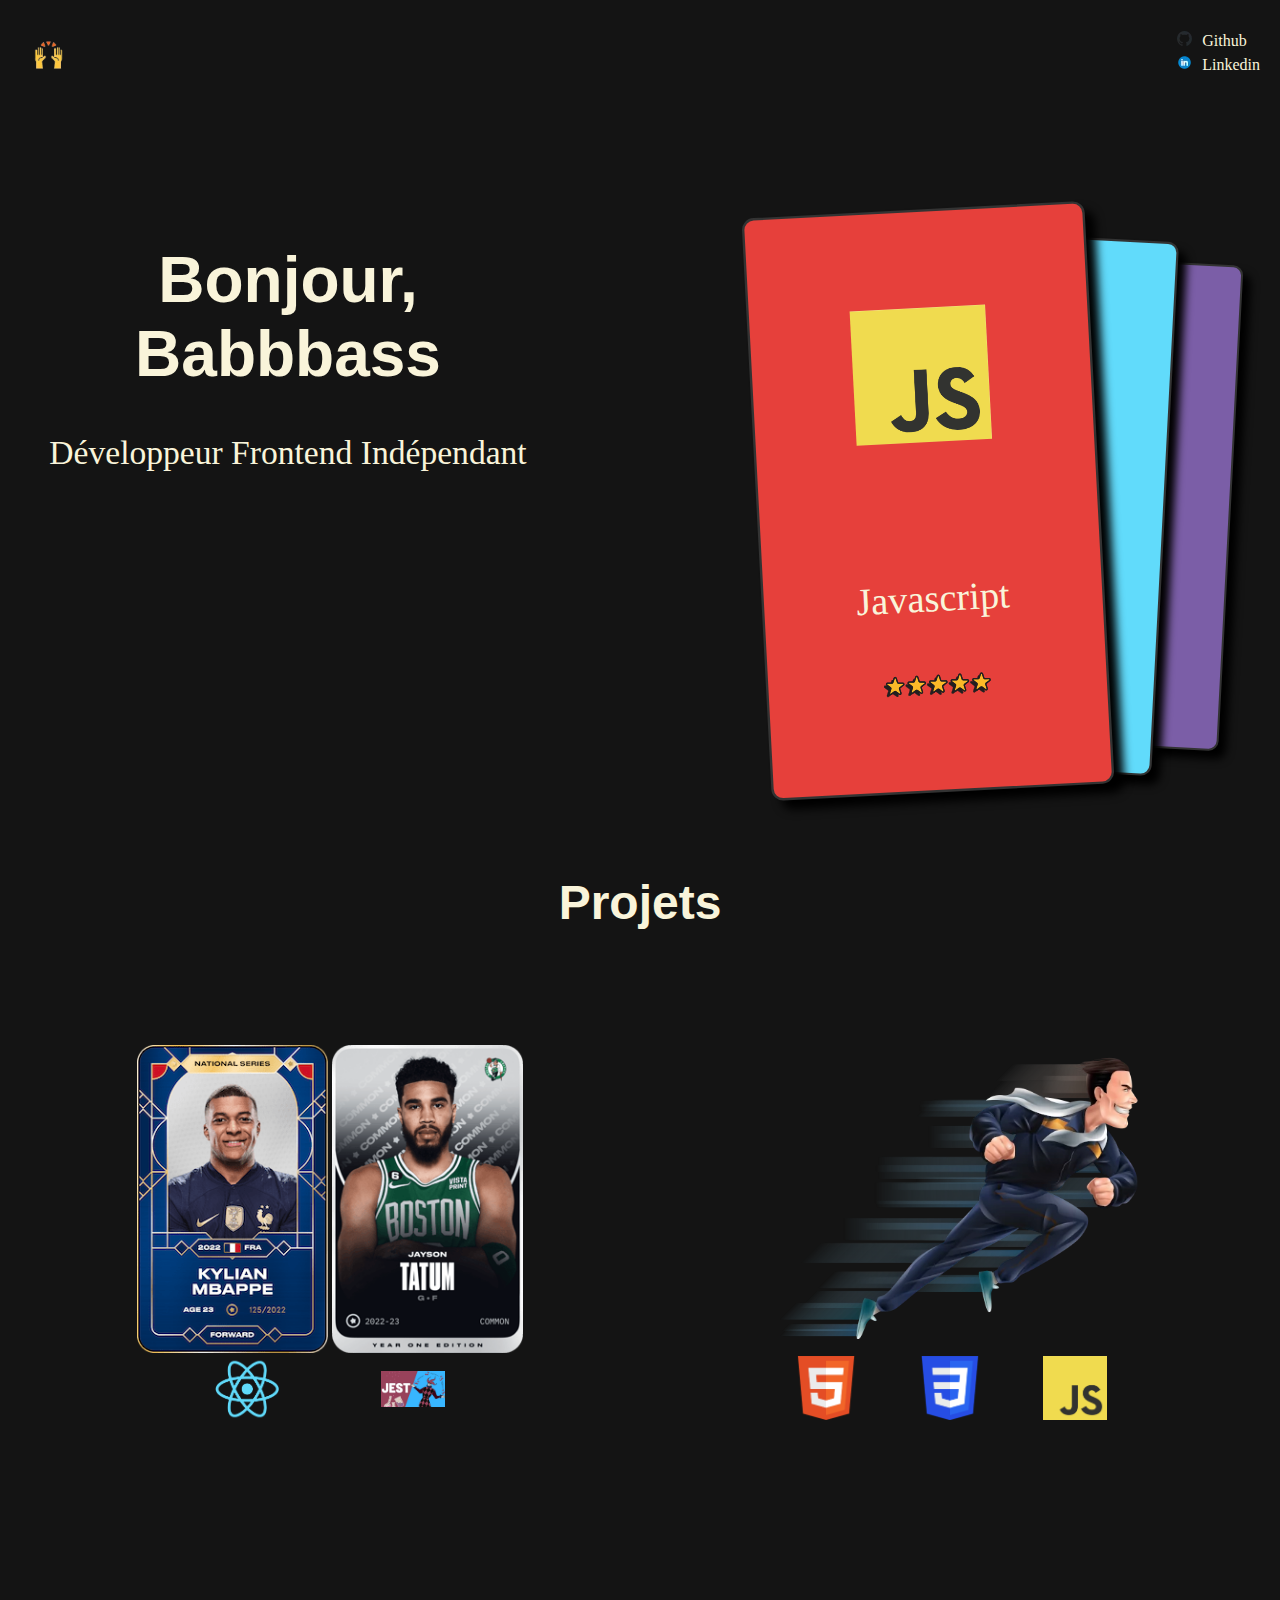
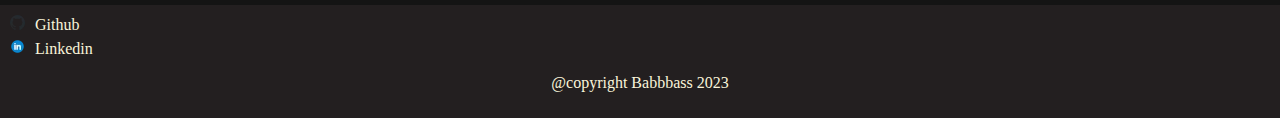
==== public/index.html @ 58e96bb4 "first commit for my portofolio" ====
<!DOCTYPE html>
<html lang="en">
  <head>
    <meta charset="UTF-8" />
    <meta http-equiv="X-UA-Compatible" content="IE=edge" />
    <meta name="viewport" content="width=device-width, initial-scale=1.0" />
    <link rel="icon" href="favicon.ico" />
    <link rel="stylesheet" href="./style.css" />
    <link rel="preconnect" href="https://fonts.googleapis.com" />
    <link rel="preconnect" href="https://fonts.gstatic.com" crossorigin />
    <link
      href="https://fonts.googleapis.com/css2?family=Prata&display=swap"
      rel="stylesheet"
    />
    <script src="./main.js" defer></script>
    <title>Babbbass - Développeur Indépendant</title>
  </head>
  <body>
    <section>
      <header>
        <img src="./assets/raise_handss.webp" alt="logo babbbass" />
        <div>
          <a class="gitLink" href="https://github.com/babbbass" target="_blank"
            >Github</a
          >
          <a
            class="LinkedinLink"
            href="https://www.linkedin.com/in/sebastien-savan-76597040/"
            target="_blank"
            >Linkedin</a
          >
        </div>
      </header>
      <div class="main_section">
        <div id="main_first_part">
          <h1>
            Bonjour,<br />
            Babbbass
          </h1>
          <p class="presentation">Développeur Frontend Indépendant</p>
        </div>
        <div id="competences">
          <div id="js" class="draggable javascript" draggable="true">
            <img src="./assets/javascript.webp" alt="react Js" />
            <p>Javascript</p>
            <div class="inline-flex">
              <img src="./assets/star.svg" alt="star" />
              <img src="./assets/star.svg" alt="star" />
              <img src="./assets/star.svg" alt="star" />
              <img src="./assets/star.svg" alt="star" />
              <img src="./assets/star.svg" alt="star" />
            </div>
          </div>
          <div id="html" class="draggable html_logo" draggable="false">
            <img src="./assets/html.webp" alt="react Js" />
            <p>Html / Css</p>
            <div class="inline-flex">
              <img src="./assets/star.svg" alt="star" />
              <img src="./assets/star.svg" alt="star" />
              <img src="./assets/star.svg" alt="star" />
              <img src="./assets/star.svg" alt="star" />
            </div>
          </div>
          <div draggable="false" class="draggable react">
            <img src="./assets/react.webp" alt="react Js" />
            <p>React JS</p>
            <div class="inline-flex">
              <img src="./assets/star.svg" alt="star" />
              <img src="./assets/star.svg" alt="star" />
              <img src="./assets/star.svg" alt="star" />
              <img src="./assets/star.svg" alt="star" />
            </div>
          </div>
        </div>
      </div>

      <div class="second_section">
        <h2>Projets</h2>
        <div class="work">
          <div class="project">
            <div class="image_site">
              <img
                class="project_image"
                src="./assets/mbappe.png"
                alt="mbappe image"
              />
              <img
                class="project_image"
                src="./assets/tatum.png"
                alt="tatum image"
              />
              <div class="techno">
                <img
                  src="./assets/react.webp"
                  width="15%"
                  alt="ReactJs image"
                />
                <img
                  src="./assets/jest.jpg"
                  width="20%"
                  alt="Jest Framework image"
                />
              </div>
            </div>
            <div class="go_to_website">
              <h3>Infos-athletes</h3>
              <p class="project_summary">
                Site informations sur les
                <span class="decoration">meilleurs</span> championnats de
                football <span class="decoration">européens</span> et sur la
                <span class="decoration">NBA</span>
              </p>
              <button class="go_to_site_button">
                <a href="https://infos-athletes.web.app/" target="_blank"
                  >Visiter</a
                >
              </button>
            </div>
          </div>

          <div class="project">
            <div class="image_site tsc">
              <img
                class="project_image"
                src="./assets/temps-sur-course.webp"
                alt="temps-sur-course image"
              />
              <div class="techno">
                <img
                  src="./assets/html.webp"
                  width="15%"
                  alt="html logo image"
                />
                <img src="./assets/css.webp" width="15%" alt="css logo image" />
                <img
                  src="./assets/javascript.webp"
                  width="15%"
                  alt="javascript logo image"
                />
              </div>
            </div>
            <div class="go_to_website">
              <h3>Temps sur course</h3>
              <p class="project_summary">
                Progressive Web App<br /><br />
                <span class="decoration">Renseignes ta vitesse</span> et
                découvres le temps que tu réaliseras du 400m au marathon
              </p>
              <button class="go_to_site_button">
                <a href="https://temps-sur-course.web.app/" target="_blank"
                  >Visiter</a
                >
              </button>
            </div>
          </div>
        </div>
      </div>
      <footer>
        <a class="gitLink" href="https://github.com/babbbass" target="_blank"
          >Github</a
        >
        <a
          class="LinkedinLink"
          href="https://www.linkedin.com/in/sebastien-savan-76597040/"
          target="_blank"
          >Linkedin</a
        >
        <p class="copyright">@copyright Babbbass 2023</p>
      </footer>
    </section>
  </body>
</html>
---- public/style.css ----
body {
    margin: 0;
    padding: 0;
    color: #f9f4da;
    /* background-image: radial-gradient(circle at center center, rgba(129, 164, 209,0.15) 0%, rgba(129, 164, 209,0.15) 42%,transparent 42%, transparent 100%),linear-gradient(90deg, rgb(255,255,255),rgb(255,255,255)); background-size: 7px 7px; */
    background-color: #141414;
}

h1, h2, h3 {
    font-family: 'Paytone One', sans-serif;
}

h1 {
    font-size: 4rem;
    font-weight: 900;
}

h2 {
    font-size: 3rem;
}

h3 {
    font-size: 2rem;
    font-weight: 900;
    margin: 0;
}
/* h2 {font-size: 2.4rem; display: block ;}
h3 {font-size: 1.5rem;} */
a {text-decoration: none; color: black;}
section{max-width: 1400px; margin: auto; 
    /* background-color: red; */
}

footer {
    /* width: 95%; */
    background-color: #231F20;
    margin: auto;
    padding: 10px 10px;
    
}

footer a, header a {
    color: #f9f4da;
    margin-bottom: 5px;
    margin-right: 10px;
    display: block;
}

header {
    /* width: 90vw; */
    min-height: 10vh;
    display: flex;
    justify-content: space-between;
    align-items: center;
    /* background-color: green; */
    padding: 10px 10px;
}

header img {
    width: 6vw;
}

.main_section {
    text-align: center;
    font-size: 2rem;
    width: 100%;
    max-height: 600px;
    /* background: blue; */
}

#main_first_part {
    width: 45%;
    height: 100%;
    /* background: green; */
}

.draggable.dragging {
    opacity: 1;
}

#competences {
    display: flex;
    position: relative;
    width: 55%;
    /* height: 80vh; */
    align-items: center;
    justify-content: space-evenly;
    /* background-color: purple; */
}

.draggable {
    cursor: grab;
    font-weight: 500;
    display: flex;
    flex-direction: column;
    justify-content: space-evenly;
    align-items: center; 
    position: absolute;
    border: #333 2px solid;
    width: 40%;
    height: 80%;
    border-radius: 10px;
    box-shadow: 8px 8px 8px #000;
    touch-action: pan-x;
}
/* PROJETS */
.second_section {
    text-align: center;
    /* background-color: aqua; */
}

.work {
    margin: 10vh auto;
    padding: 10px 20px;
    display: flex;
}

.project {
    width: 35%;
    margin: 10px auto;
    padding-top: 5px;
    /* background-color: purple; */
}

.project_image {
    width: 44%;
}

.techno {
    display: flex;
    align-items: center;
    justify-content: space-evenly;
}

.techno img {
    width: 5vw;
}

.go_to_website {
    text-align: center;
    display: flex;
    align-items: center;
    flex-direction: column;
    justify-content: space-evenly;
    color: #333;
    background-color: #f9f4da;
    /* transform: translateY(-100%); */
    opacity: 0;
}

.project_summary {
    font-weight: 600;
    color: #333;
}

.tsc .project_image {
    width: 100%;
}

/* MOBILE */
@media (max-width: 768px){
    header img {
        width: 15vw;
    }
    .go_to_website {
        color: #f9f4da; 
        /* transform: translateY(0); */
        background-color: #141414;
        opacity: 1;
        margin-top: 5px;
    }

    .project {
        width: 45%;
    }
    
    #main_first_part {
        width: 100%;
    }

    #competences {
        height: 50vh;
        justify-content: center;
        font-size: 1.2rem;
    }
} 

/* MOBILE MAX 425---------------- */
@media (max-width: 425px){
    h1 {
        font-size: 2.4rem;
        margin-bottom: 2px;
        letter-spacing: 1px;
    }

    h2 {font-size: 2.2rem;}

    h3 {font-size: 1.8rem}

    .main_section {
        flex-direction: column;
    }

    #main_first_part {
        text-align: center;
        font-size: 1.3rem;
    }

    header img {
        width: 20vw;
    }

    .draggable {
        width: 60%;
        height: 70%;
    }

    .work {
        flex-direction: column;
        margin: 10px 10px;
    }

    .project {
        width: 100%;
    }

    .techno img {
        width: 25vw;
    }

    .go_to_website {
        color: #f9f4da;
        /* transform: translateY(0); */
        background-color: #141414;
        opacity: 1;
        margin-top: 20px;
    }

    .tsc .project_image {
        width: 100%;
    }

    .project_summary {
        font-weight: 400;
        color: #f9f4da;
    }
}
/* END MOBILE------------------------------ */


.react {
    color: #000;
    background: #f9f4da;
    background: #7B5EA7;
}

.javascript {
    /* background-color: #323330; */
    background-color: #E6403B;
}

.html_logo{
    background: #61DBFB;
    /* background: #EA89A2; */
    /* background: #7B5EA7; */
}

.draggable img {
    width: 40%;
}
.draggable p {
    margin-bottom: -36px;
}

/* BUTTON */
.go_to_site_button {
    position: relative;
    margin: 10px auto;
    margin-bottom: 10px;
    font-weight: 500;
    background-color: blue;
    box-shadow: 0 6px #333;
    opacity: 1;
    cursor: pointer;
}

button {
    display: block;
    padding: 10px 60px;
    font-size: 1.2rem;
    border-radius: 45px;
    font-weight: bold;
    border: 1px solid #000;
}

.go_to_site_button a{ color: #f9f4da;}

.go_to_site_button:hover {
    box-shadow: 0 4px;
    top: 4px;
}

.go_to_site_button:active {
    box-shadow: 0 0;
    top: 6px;
}

.github, .linkedin {
    margin-top: 10px;
    display: flex;
    align-items: center;
    margin-left: 20px;
}

/* END BUTTON */

/* li a {
    text-decoration: underline;
} */
.gitLink:before {
    content:url("./assets/github-mark.webp");
    margin-right: 10px;
    }
.LinkedinLink:before {
    content:url("./assets/linkedin-circled.webp");
    margin-right: 10px;
    margin-top: 5px;
} 

.go_to_website:hover {
    opacity: 0.9;
    -webkit-transition: opacity 0.3s ease-in;
    -moz-transition: opacity 0.3s ease-in;
    -o-transition: opacity 0.3s ease-in;
    transition: opacity 0.3s ease-in;
}

.go_to_website h3{
    text-align: center;
}

.decoration {
    font-style: italic;
    text-decoration: underline;
}

.copyright {
    text-align: center;
}

.inline-flex {
    display: inline-flex;
}

@media (min-width: 768px){ 
    .main_section {
        display: flex;
        /* flex-direction: column; */
    }
}

@media (min-width: 1024px){
    .presentation {
        top: 50%;
        font-size: 2.1rem;
    }

    .project {
        height: 450px;
    }

    .image_site {
        /* height: 95%; */
        height: 400px;
        margin: 0 auto;
    }

    .main_section {
        margin-bottom: 25vh;
        margin-top: 10vh;
        height: 50vh;
    }

    #competences {
        height: 67vh;
    }

    .go_to_website {
        transform: translateY(-97%);
        position: absolute;
        height: 420px;
    }
    
}
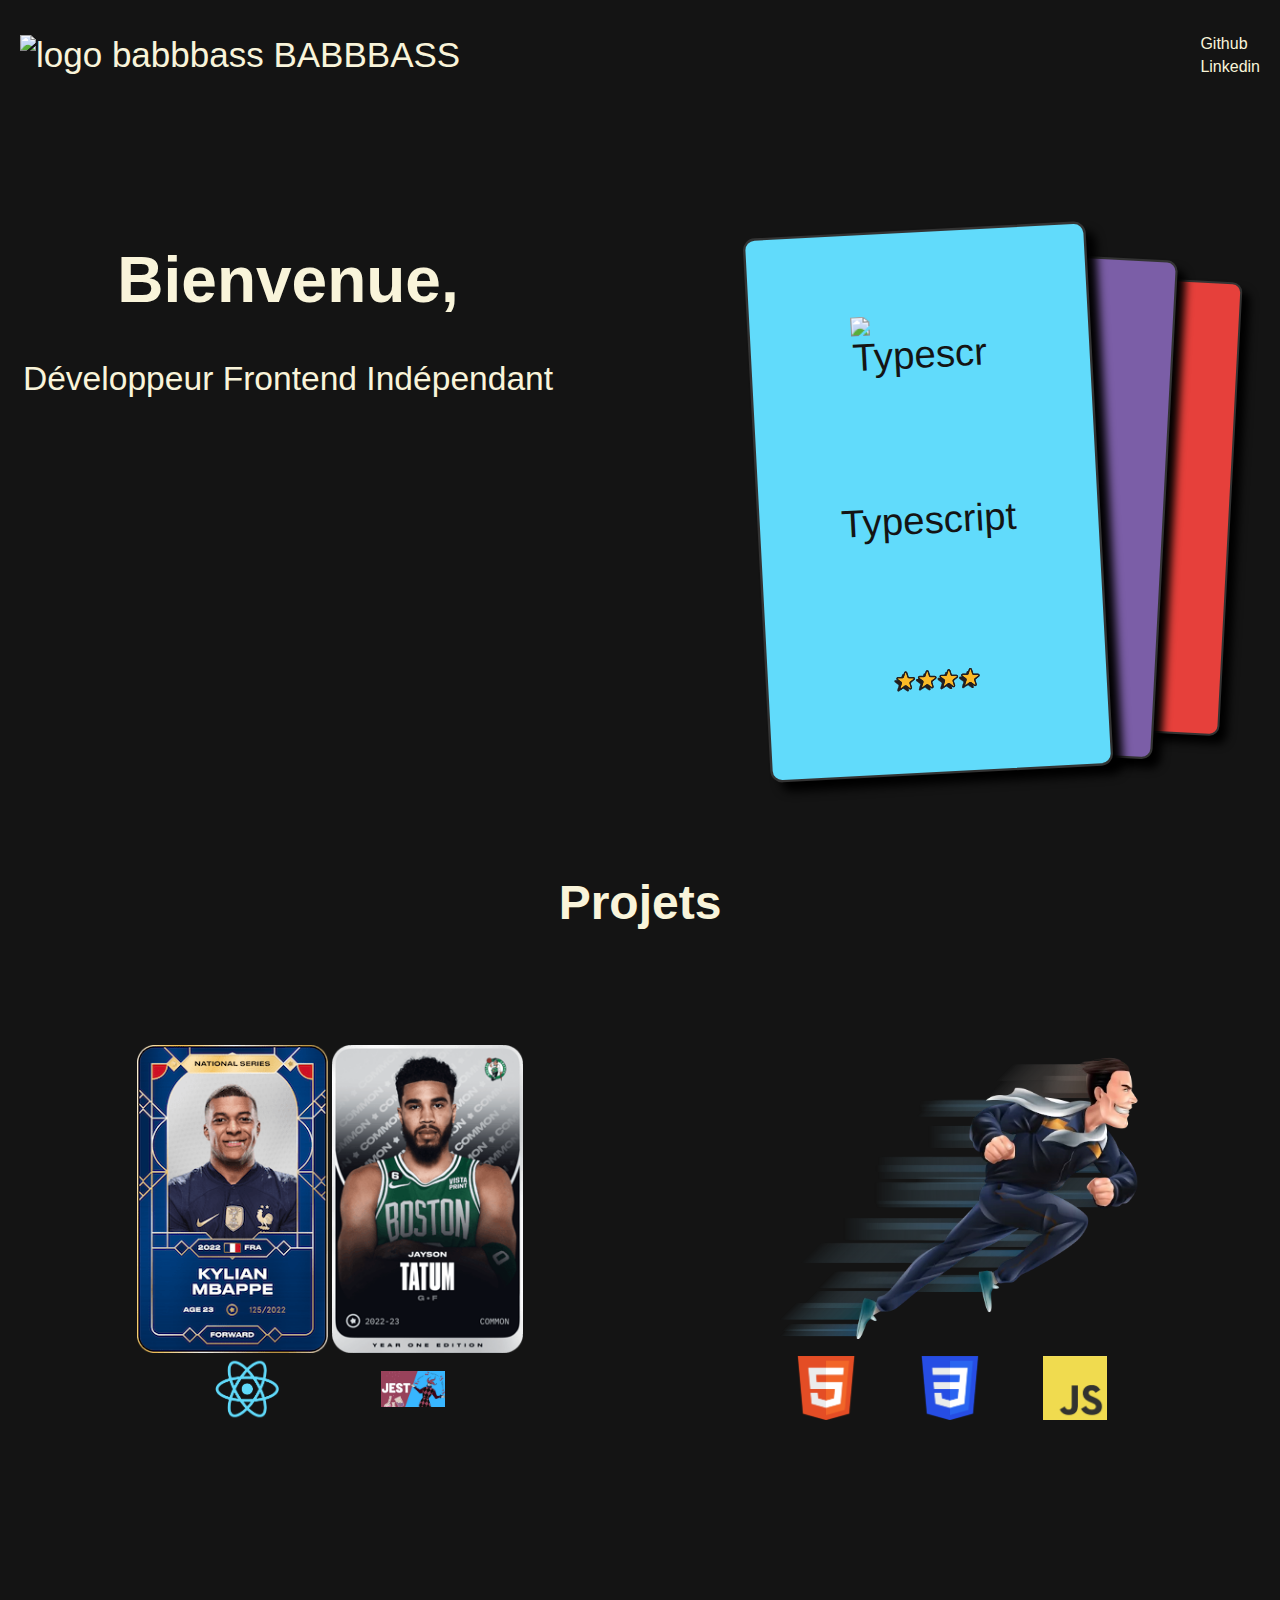
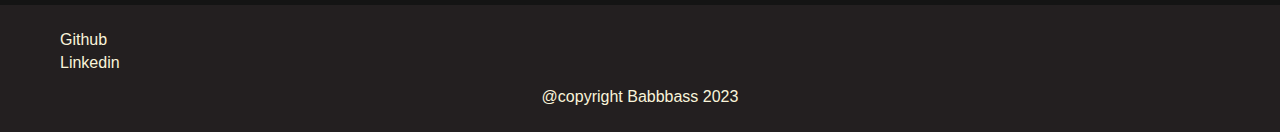
==== commit eba34b8f: "add pictures and change header and footer" ====
--- a/public/index.html
+++ b/public/index.html
@@ -18,42 +18,47 @@
   <body>
     <section>
       <header>
-        <img src="./assets/raise_handss.webp" alt="logo babbbass" />
-        <div>
-          <a class="gitLink" href="https://github.com/babbbass" target="_blank"
-            >Github</a
-          >
-          <a
-            class="LinkedinLink"
-            href="https://www.linkedin.com/in/sebastien-savan-76597040/"
-            target="_blank"
-            >Linkedin</a
-          >
+        <div class="logo">
+          <img src="./assets/raise_handsss.webp" alt="logo babbbass" />
+          BABBBASS
+        </div>
+        <div class="container_link">
+          <ul>
+            <li1
+              ><a
+                class="gitLink"
+                href="https://github.com/babbbass"
+                target="_blank"
+                >Github</a
+              ></li1
+            >
+            <li2
+              ><a
+                class="LinkedinLink"
+                href="https://www.linkedin.com/in/sebastien-savan-76597040/"
+                target="_blank"
+                >Linkedin</a
+              ></li2
+            >
+          </ul>
         </div>
       </header>
       <div class="main_section">
         <div id="main_first_part">
-          <h1>
-            Bonjour,<br />
-            Babbbass
-          </h1>
+          <h1>Bienvenue,</h1>
           <p class="presentation">Développeur Frontend Indépendant</p>
+          <!-- <a href="" class="presentation_button">
+            shut up and show your work
+          </a> -->
         </div>
         <div id="competences">
-          <div id="js" class="draggable javascript" draggable="true">
-            <img src="./assets/javascript.webp" alt="react Js" />
-            <p>Javascript</p>
-            <div class="inline-flex">
-              <img src="./assets/star.svg" alt="star" />
-              <img src="./assets/star.svg" alt="star" />
-              <img src="./assets/star.svg" alt="star" />
-              <img src="./assets/star.svg" alt="star" />
-              <img src="./assets/star.svg" alt="star" />
-            </div>
-          </div>
-          <div id="html" class="draggable html_logo" draggable="false">
-            <img src="./assets/html.webp" alt="react Js" />
-            <p>Html / Css</p>
+          <div
+            title="Swipe pour voir plus"
+            class="draggable typescript_logo"
+            draggable="true"
+          >
+            <img src="./assets/Typescript_logo_2020.webp" alt="Typescript" />
+            <p>Typescript</p>
             <div class="inline-flex">
               <img src="./assets/star.svg" alt="star" />
               <img src="./assets/star.svg" alt="star" />
@@ -65,6 +70,17 @@
             <img src="./assets/react.webp" alt="react Js" />
             <p>React JS</p>
             <div class="inline-flex">
+              <img src="./assets/star.svg" alt="star" />
+              <img src="./assets/star.svg" alt="star" />
+              <img src="./assets/star.svg" alt="star" />
+              <img src="./assets/star.svg" alt="star" />
+            </div>
+          </div>
+          <div id="js" class="draggable javascript" draggable="false">
+            <img src="./assets/javascript.webp" alt="react Js" />
+            <p>Javascript</p>
+            <div class="inline-flex">
+              <img src="./assets/star.svg" alt="star" />
               <img src="./assets/star.svg" alt="star" />
               <img src="./assets/star.svg" alt="star" />
               <img src="./assets/star.svg" alt="star" />
@@ -143,8 +159,8 @@
               <h3>Temps sur course</h3>
               <p class="project_summary">
                 Progressive Web App<br /><br />
-                <span class="decoration">Renseignes ta vitesse</span> et
-                découvres le temps que tu réaliseras du 400m au marathon
+                <span class="decoration">Renseigne ta vitesse</span> et découvre
+                le temps que tu réaliseras du 400m au marathon
               </p>
               <button class="go_to_site_button">
                 <a href="https://temps-sur-course.web.app/" target="_blank"
@@ -156,15 +172,26 @@
         </div>
       </div>
       <footer>
-        <a class="gitLink" href="https://github.com/babbbass" target="_blank"
-          >Github</a
-        >
-        <a
-          class="LinkedinLink"
-          href="https://www.linkedin.com/in/sebastien-savan-76597040/"
-          target="_blank"
-          >Linkedin</a
-        >
+        <div class="container_link">
+          <ul>
+            <li1
+              ><a
+                class="gitLink"
+                href="https://github.com/babbbass"
+                target="_blank"
+                >Github</a
+              ></li1
+            >
+            <li2
+              ><a
+                class="LinkedinLink"
+                href="https://www.linkedin.com/in/sebastien-savan-76597040/"
+                target="_blank"
+                >Linkedin</a
+              ></li2
+            >
+          </ul>
+        </div>
         <p class="copyright">@copyright Babbbass 2023</p>
       </footer>
     </section>
--- a/public/style.css
+++ b/public/style.css
@@ -2,17 +2,24 @@
     margin: 0;
     padding: 0;
     color: #f9f4da;
-    /* background-image: radial-gradient(circle at center center, rgba(129, 164, 209,0.15) 0%, rgba(129, 164, 209,0.15) 42%,transparent 42%, transparent 100%),linear-gradient(90deg, rgb(255,255,255),rgb(255,255,255)); background-size: 7px 7px; */
     background-color: #141414;
-}
-
-h1, h2, h3 {
-    font-family: 'Paytone One', sans-serif;
+    font-family: Outfit, Lato,sans-serif;
+    ;
+}
+
+h1, h2, h3, .logo {
+    font-family: 'Paytone One', Lato, sans-serif;
 }
 
 h1 {
     font-size: 4rem;
     font-weight: 900;
+    -webkit-transition: opacity .5s ease-in-out;
+    -moz-transition: opacity .5s ease-in-out;
+    -ms-transition: opacity .5s ease-in-out;
+    -o-transition: opacity .5s ease-in-out;
+    transition: opacity 1s ease-in-out;
+    opacity: 1;
 }
 
 h2 {
@@ -24,15 +31,18 @@
     font-weight: 900;
     margin: 0;
 }
-/* h2 {font-size: 2.4rem; display: block ;}
-h3 {font-size: 1.5rem;} */
-a {text-decoration: none; color: black;}
+
+a {text-decoration: none; color: #141414;}
+
+.logo {
+    font-size: 35px;
+}
+
 section{max-width: 1400px; margin: auto; 
     /* background-color: red; */
 }
 
 footer {
-    /* width: 95%; */
     background-color: #231F20;
     margin: auto;
     padding: 10px 10px;
@@ -47,17 +57,15 @@
 }
 
 header {
-    /* width: 90vw; */
     min-height: 10vh;
     display: flex;
     justify-content: space-between;
     align-items: center;
-    /* background-color: green; */
     padding: 10px 10px;
 }
 
 header img {
-    width: 6vw;
+   margin-left: 10px;
 }
 
 .main_section {
@@ -73,7 +81,7 @@
     height: 100%;
     /* background: green; */
 }
-
+/* DRAGGABLE */
 .draggable.dragging {
     opacity: 1;
 }
@@ -99,9 +107,27 @@
     border: #333 2px solid;
     width: 40%;
     height: 80%;
+    max-height: 450px;
     border-radius: 10px;
     box-shadow: 8px 8px 8px #000;
     touch-action: pan-x;
+}
+.react {
+    color: #141414;
+    background: #7B5EA7;
+}
+
+.javascript {
+    background-color: #E6403B;
+}
+
+.typescript_logo{
+    background: #61DBFB;
+    color: #141414;
+}
+
+.draggable img {
+    width: 40%;
 }
 /* PROJETS */
 .second_section {
@@ -160,11 +186,34 @@
 /* MOBILE */
 @media (max-width: 768px){
     header img {
-        width: 15vw;
-    }
+        width: 10vw;
+        margin-right: 1vw;
+        margin-left: 1vw;
+    }
+
+    .logo {
+        font-size: 35px;
+        display: flex;
+        align-items: end;
+    }
+    
+    .main_section {
+        flex-direction: column;
+    }
+    
+    #competences {
+        height: 50vh;
+        margin: 10px auto;
+        justify-content: center;
+        font-size: 1.2rem;
+    }
+
+    .draggable {
+        height: 70%;
+    }
+
     .go_to_website {
         color: #f9f4da; 
-        /* transform: translateY(0); */
         background-color: #141414;
         opacity: 1;
         margin-top: 5px;
@@ -178,11 +227,6 @@
         width: 100%;
     }
 
-    #competences {
-        height: 50vh;
-        justify-content: center;
-        font-size: 1.2rem;
-    }
 } 
 
 /* MOBILE MAX 425---------------- */
@@ -197,8 +241,8 @@
 
     h3 {font-size: 1.8rem}
 
-    .main_section {
-        flex-direction: column;
+    .logo {
+        font-size: 20px;
     }
 
     #main_first_part {
@@ -206,13 +250,12 @@
         font-size: 1.3rem;
     }
 
-    header img {
-        width: 20vw;
+    #competences {
+        margin: 10px;
     }
 
     .draggable {
         width: 60%;
-        height: 70%;
     }
 
     .work {
@@ -248,29 +291,7 @@
 /* END MOBILE------------------------------ */
 
 
-.react {
-    color: #000;
-    background: #f9f4da;
-    background: #7B5EA7;
-}
-
-.javascript {
-    /* background-color: #323330; */
-    background-color: #E6403B;
-}
-
-.html_logo{
-    background: #61DBFB;
-    /* background: #EA89A2; */
-    /* background: #7B5EA7; */
-}
-
-.draggable img {
-    width: 40%;
-}
-.draggable p {
-    margin-bottom: -36px;
-}
+
 
 /* BUTTON */
 .go_to_site_button {
@@ -278,10 +299,18 @@
     margin: 10px auto;
     margin-bottom: 10px;
     font-weight: 500;
-    background-color: blue;
+    background-color: #F6B933;
     box-shadow: 0 6px #333;
     opacity: 1;
     cursor: pointer;
+}
+
+.presentation_button {
+    -webkit-appearance: button;
+    -moz-appearance: button;
+    appearance: button;
+    text-transform: uppercase;
+    background-color: #F6B933;
 }
 
 button {
@@ -293,7 +322,7 @@
     border: 1px solid #000;
 }
 
-.go_to_site_button a{ color: #f9f4da;}
+.go_to_site_button a{ font-weight: 600;}
 
 .go_to_site_button:hover {
     box-shadow: 0 4px;
@@ -318,13 +347,13 @@
     text-decoration: underline;
 } */
 .gitLink:before {
-    content:url("./assets/github-mark.webp");
+    content:url("./assets/github.svg");
     margin-right: 10px;
-    }
+}
 .LinkedinLink:before {
-    content:url("./assets/linkedin-circled.webp");
+    content:url("./assets/linkedin.png");
     margin-right: 10px;
-    margin-top: 5px;
+    
 } 
 
 .go_to_website:hover {
@@ -350,6 +379,7 @@
 
 .inline-flex {
     display: inline-flex;
+    margin-top: 5px;
 }
 
 @media (min-width: 768px){ 
@@ -370,7 +400,6 @@
     }
 
     .image_site {
-        /* height: 95%; */
         height: 400px;
         margin: 0 auto;
     }
@@ -389,6 +418,7 @@
         transform: translateY(-97%);
         position: absolute;
         height: 420px;
+        padding: 10px 10px;
     }
     
 }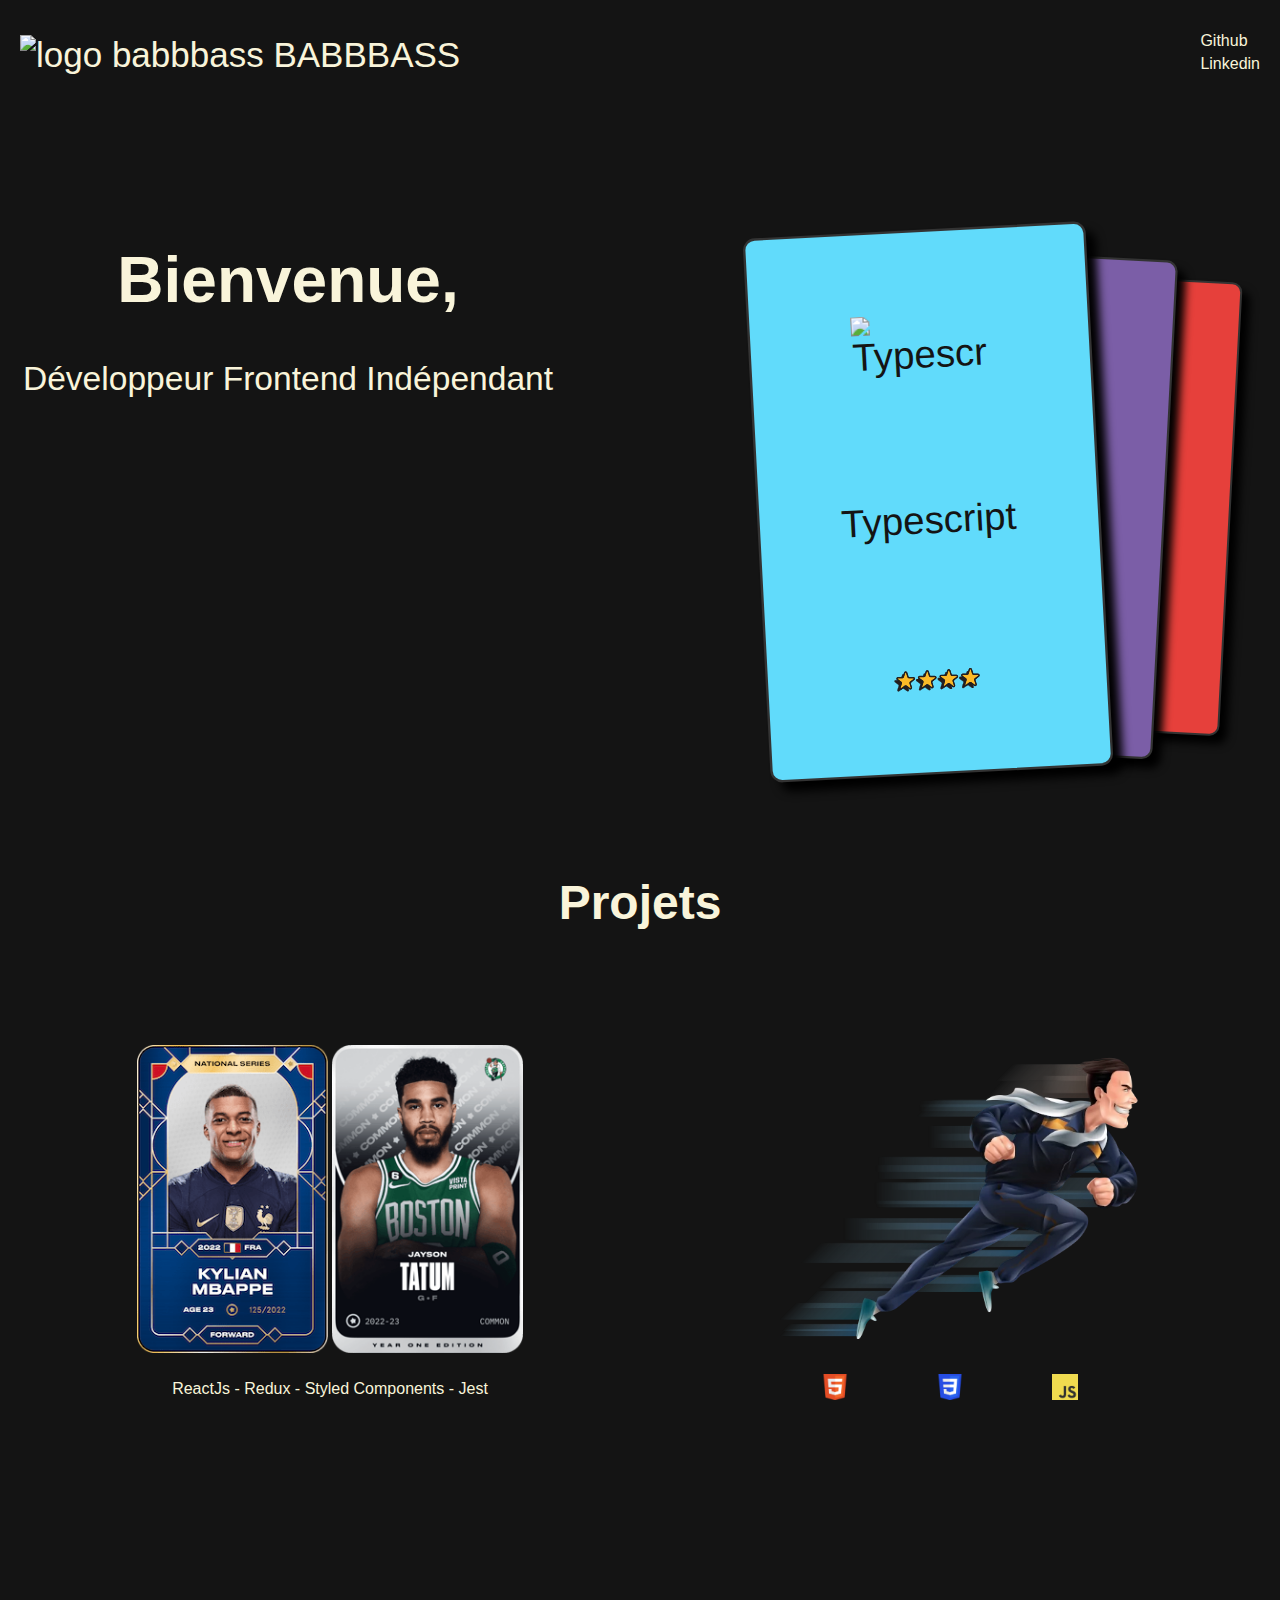
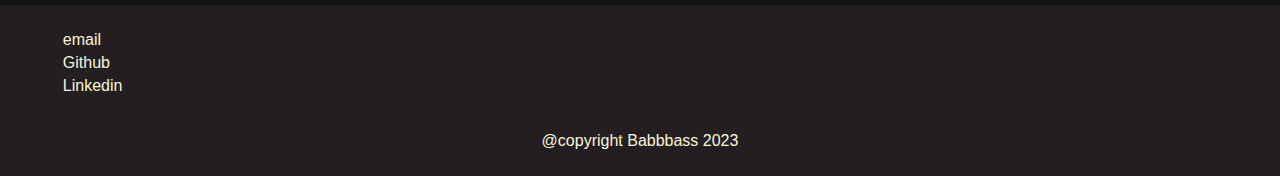
==== commit 132f87b1: "enhanced portofolio" ====
--- a/public/index.html
+++ b/public/index.html
@@ -106,16 +106,17 @@
                 alt="tatum image"
               />
               <div class="techno">
-                <img
+                <!-- <img
                   src="./assets/react.webp"
                   width="15%"
                   alt="ReactJs image"
-                />
-                <img
+                /> -->
+                ReactJs - Redux - Styled Components - Jest
+                <!-- <img
                   src="./assets/jest.jpg"
                   width="20%"
                   alt="Jest Framework image"
-                />
+                /> -->
               </div>
             </div>
             <div class="go_to_website">
@@ -174,6 +175,11 @@
       <footer>
         <div class="container_link">
           <ul>
+            <li3
+              ><a href="mailto:sebastien.savan@gmail.com" class="mailto"
+                >email</a
+              ></li3
+            >
             <li1
               ><a
                 class="gitLink"
--- a/public/style.css
+++ b/public/style.css
@@ -46,7 +46,6 @@
     background-color: #231F20;
     margin: auto;
     padding: 10px 10px;
-    
 }
 
 footer a, header a {
@@ -54,6 +53,11 @@
     margin-bottom: 5px;
     margin-right: 10px;
     display: block;
+}
+
+.container_link {
+    display: flex;
+    justify-content: space-between;
 }
 
 header {
@@ -145,7 +149,6 @@
     width: 35%;
     margin: 10px auto;
     padding-top: 5px;
-    /* background-color: purple; */
 }
 
 .project_image {
@@ -153,13 +156,15 @@
 }
 
 .techno {
+    margin: 1vh auto;
     display: flex;
     align-items: center;
     justify-content: space-evenly;
+    min-height: 5vh;
 }
 
 .techno img {
-    width: 5vw;
+    width: 2vw;
 }
 
 .go_to_website {
@@ -170,7 +175,6 @@
     justify-content: space-evenly;
     color: #333;
     background-color: #f9f4da;
-    /* transform: translateY(-100%); */
     opacity: 0;
 }
 
@@ -273,7 +277,6 @@
 
     .go_to_website {
         color: #f9f4da;
-        /* transform: translateY(0); */
         background-color: #141414;
         opacity: 1;
         margin-top: 20px;
@@ -334,25 +337,27 @@
     top: 6px;
 }
 
+/* END BUTTON */
 .github, .linkedin {
-    margin-top: 10px;
+    margin-top: 1vw;
     display: flex;
     align-items: center;
-    margin-left: 20px;
-}
-
-/* END BUTTON */
-
-/* li a {
-    text-decoration: underline;
-} */
+    margin-left: 1vw;
+}
+
+.mailto::before {
+    content: url("./assets/email.webp");
+    margin-right: 1vw;
+}
+
+
 .gitLink:before {
     content:url("./assets/github.svg");
-    margin-right: 10px;
+    margin-right: 1vw;
 }
 .LinkedinLink:before {
     content:url("./assets/linkedin.png");
-    margin-right: 10px;
+    margin-right: 1vw;
     
 } 
 
